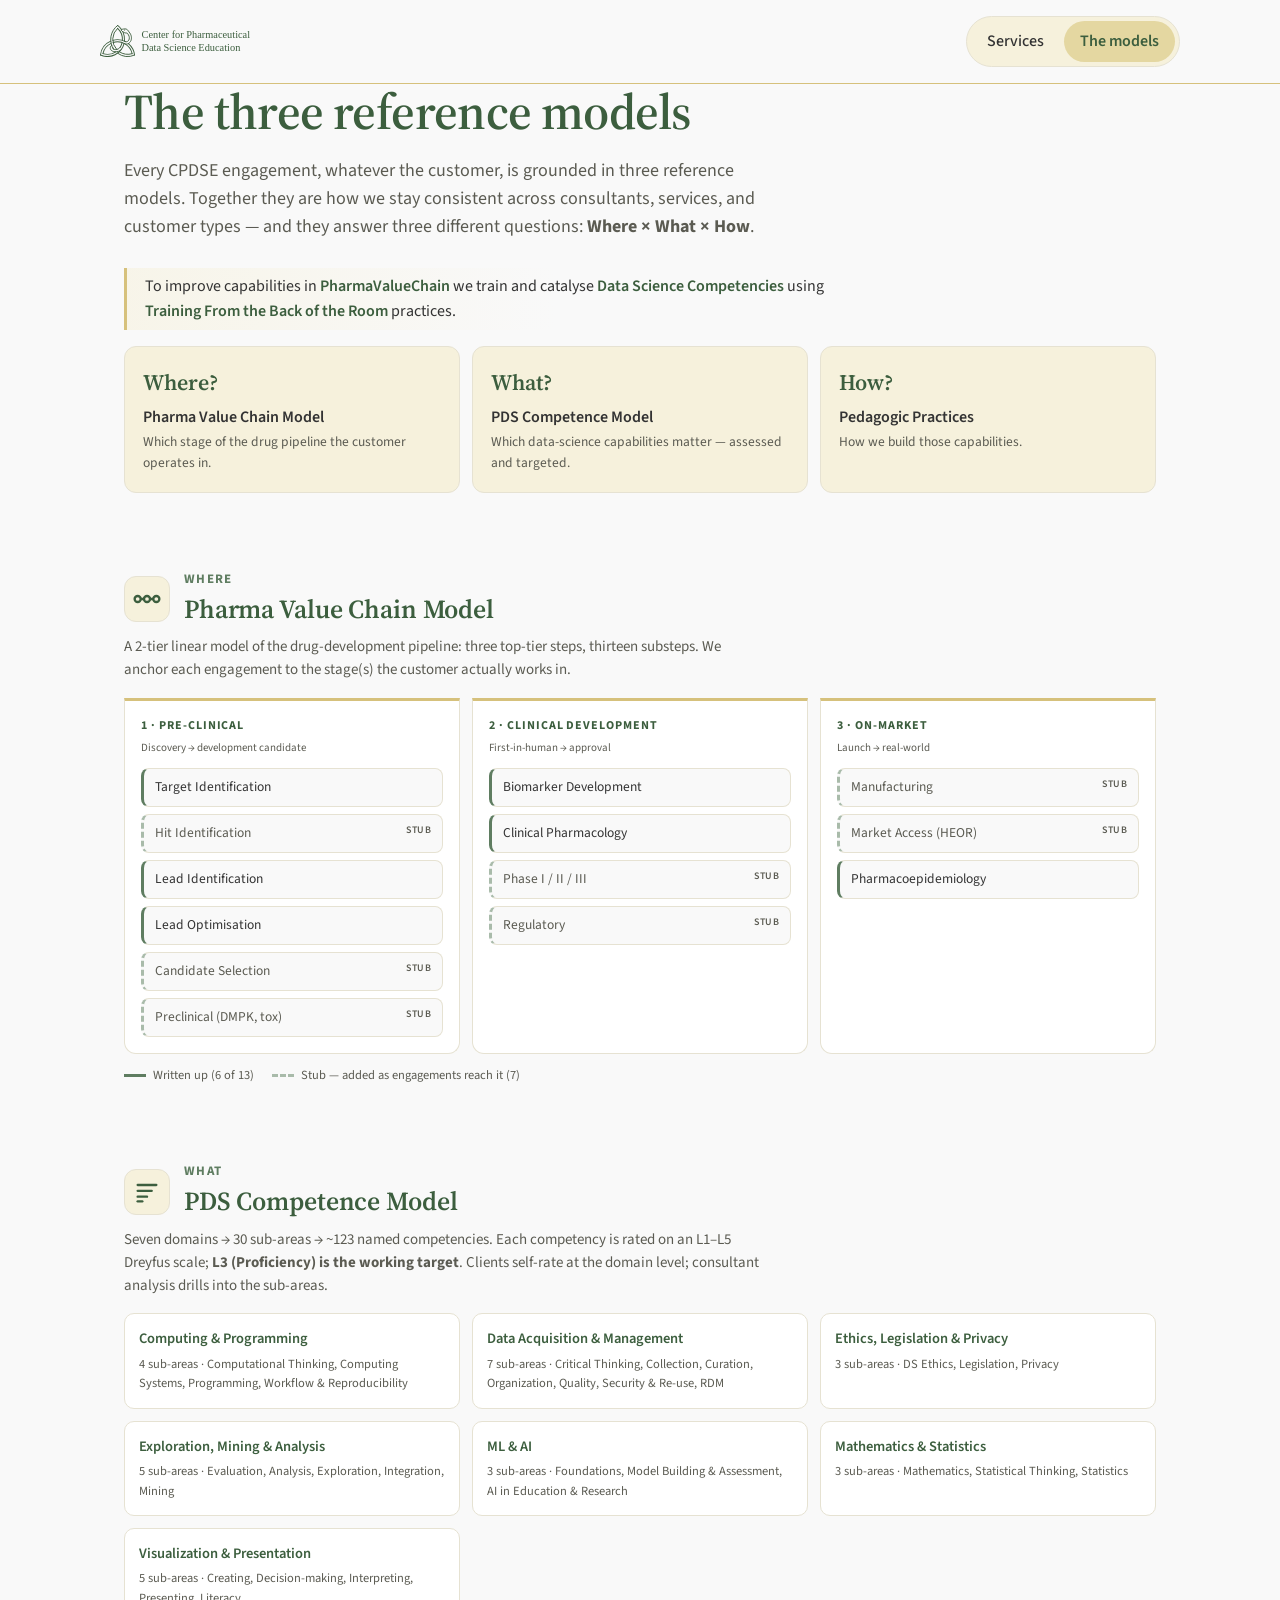
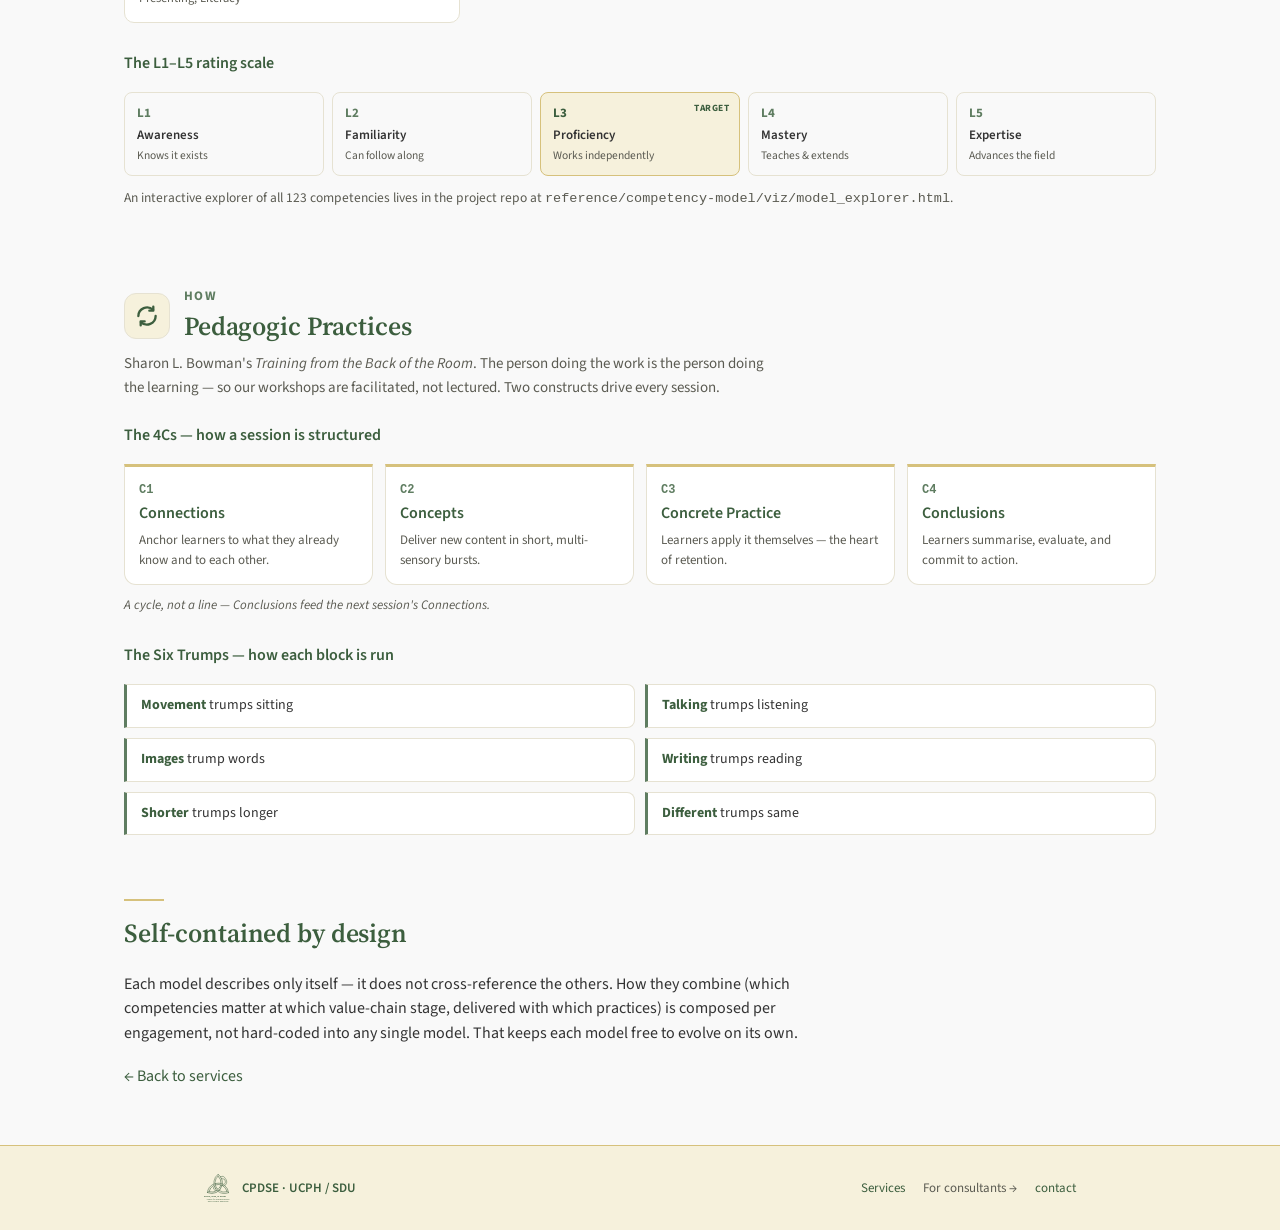
==== site/models.html @ 8517ad1f "Redesign site into three audience-specific pages Split the single tabbed index.html into three pages" ====
<!doctype html>
<html lang="en">
<head>
<meta charset="utf-8" />
<meta name="viewport" content="width=device-width, initial-scale=1" />
<title>CPDSE — The three reference models</title>
<link rel="icon" href="assets/logo-square-forest.svg" type="image/svg+xml" />
<link rel="preconnect" href="https://fonts.googleapis.com" />
<link rel="preconnect" href="https://fonts.gstatic.com" crossorigin />
<link rel="stylesheet" href="https://fonts.googleapis.com/css2?family=Source+Sans+3:wght@400;500;600;700&family=Source+Serif+4:opsz,wght@8..60,500;8..60,600&display=swap" />
<link rel="stylesheet" href="styles.css" />
</head>
<body>

<header>
  <div class="wrap-wide header-row">
    <a class="brand-mark" href="index.html" aria-label="CPDSE — Center for Pharmaceutical Data Science Education">
      <img src="assets/logo-wide-forest.svg" alt="" onerror="this.style.display='none'; this.nextElementSibling.style.display='inline-block';" />
      <span class="brand-fallback" style="display:none">CPDSE</span>
    </a>
    <nav class="nav" aria-label="Primary">
      <a href="index.html">Services</a>
      <a href="models.html" aria-current="page">The models</a>
    </nav>
  </div>
</header>

<main class="wrap-wide">

  <h1>The three reference models</h1>
  <p class="lede">Every CPDSE engagement, whatever the customer, is grounded in three reference models. Together they are how we stay consistent across consultants, services, and customer types — and they answer three different questions: <strong>Where × What × How</strong>.</p>

  <p class="method-line">
    To improve capabilities in <span class="ref">PharmaValueChain</span> we train and catalyse <span class="ref">Data Science Competencies</span> using <span class="ref">Training From the Back of the Room</span> practices.
  </p>

  <div class="rel">
    <div class="relcard">
      <div class="relq">Where?</div>
      <div class="relmodel">Pharma Value Chain Model</div>
      <div class="relm">Which stage of the drug pipeline the customer operates in.</div>
    </div>
    <div class="relcard">
      <div class="relq">What?</div>
      <div class="relmodel">PDS Competence Model</div>
      <div class="relm">Which data-science capabilities matter — assessed and targeted.</div>
    </div>
    <div class="relcard">
      <div class="relq">How?</div>
      <div class="relmodel">Pedagogic Practices</div>
      <div class="relm">How we build those capabilities.</div>
    </div>
  </div>

  <!-- MODEL 1 -->
  <section class="model-section">
    <div class="model-head">
      <span class="model-icon" aria-hidden="true">
        <svg viewBox="0 0 24 24" fill="none" stroke="currentColor" stroke-width="2" stroke-linecap="round" stroke-linejoin="round"><title>Pharma value chain</title><circle cx="4" cy="12" r="2.6"/><circle cx="12" cy="12" r="2.6"/><circle cx="20" cy="12" r="2.6"/><line x1="7" y1="12" x2="9.4" y2="12"/><line x1="14.6" y1="12" x2="17" y2="12"/></svg>
      </span>
      <div>
        <div class="model-q">Where</div>
        <h2>Pharma Value Chain Model</h2>
      </div>
    </div>
    <p class="lede" style="font-size:15px">A 2-tier linear model of the drug-development pipeline: three top-tier steps, thirteen substeps. We anchor each engagement to the stage(s) the customer actually works in.</p>

    <div class="vchain">
      <div class="vstep">
        <div class="vstep-name">1 · Pre-clinical</div>
        <div class="vstep-tier">Discovery → development candidate</div>
        <span class="vsub">Target Identification</span>
        <span class="vsub stub">Hit Identification <span class="tag">stub</span></span>
        <span class="vsub">Lead Identification</span>
        <span class="vsub">Lead Optimisation</span>
        <span class="vsub stub">Candidate Selection <span class="tag">stub</span></span>
        <span class="vsub stub">Preclinical (DMPK, tox) <span class="tag">stub</span></span>
      </div>
      <div class="vstep">
        <div class="vstep-name">2 · Clinical development</div>
        <div class="vstep-tier">First-in-human → approval</div>
        <span class="vsub">Biomarker Development</span>
        <span class="vsub">Clinical Pharmacology</span>
        <span class="vsub stub">Phase I / II / III <span class="tag">stub</span></span>
        <span class="vsub stub">Regulatory <span class="tag">stub</span></span>
      </div>
      <div class="vstep">
        <div class="vstep-name">3 · On-market</div>
        <div class="vstep-tier">Launch → real-world</div>
        <span class="vsub stub">Manufacturing <span class="tag">stub</span></span>
        <span class="vsub stub">Market Access (HEOR) <span class="tag">stub</span></span>
        <span class="vsub">Pharmacoepidemiology</span>
      </div>
    </div>
    <div class="legend">
      <span><i class="l-written"></i> Written up (6 of 13)</span>
      <span><i class="l-stub"></i> Stub — added as engagements reach it (7)</span>
    </div>
  </section>

  <!-- MODEL 2 -->
  <section class="model-section">
    <div class="model-head">
      <span class="model-icon" aria-hidden="true">
        <svg viewBox="0 0 24 24" fill="none" stroke="currentColor" stroke-width="2" stroke-linecap="round" stroke-linejoin="round"><title>Competence model</title><line x1="4" y1="6" x2="20" y2="6"/><line x1="4" y1="11" x2="16" y2="11"/><line x1="4" y1="16" x2="12" y2="16"/><line x1="4" y1="20" x2="8" y2="20"/></svg>
      </span>
      <div>
        <div class="model-q">What</div>
        <h2>PDS Competence Model</h2>
      </div>
    </div>
    <p class="lede" style="font-size:15px">Seven domains → 30 sub-areas → ~123 named competencies. Each competency is rated on an L1–L5 Dreyfus scale; <strong>L3 (Proficiency) is the working target</strong>. Clients self-rate at the domain level; consultant analysis drills into the sub-areas.</p>

    <div class="domains">
      <div class="domain"><div class="dname">Computing &amp; Programming</div><div class="dmeta">4 sub-areas · Computational Thinking, Computing Systems, Programming, Workflow &amp; Reproducibility</div></div>
      <div class="domain"><div class="dname">Data Acquisition &amp; Management</div><div class="dmeta">7 sub-areas · Critical Thinking, Collection, Curation, Organization, Quality, Security &amp; Re-use, RDM</div></div>
      <div class="domain"><div class="dname">Ethics, Legislation &amp; Privacy</div><div class="dmeta">3 sub-areas · DS Ethics, Legislation, Privacy</div></div>
      <div class="domain"><div class="dname">Exploration, Mining &amp; Analysis</div><div class="dmeta">5 sub-areas · Evaluation, Analysis, Exploration, Integration, Mining</div></div>
      <div class="domain"><div class="dname">ML &amp; AI</div><div class="dmeta">3 sub-areas · Foundations, Model Building &amp; Assessment, AI in Education &amp; Research</div></div>
      <div class="domain"><div class="dname">Mathematics &amp; Statistics</div><div class="dmeta">3 sub-areas · Mathematics, Statistical Thinking, Statistics</div></div>
      <div class="domain"><div class="dname">Visualization &amp; Presentation</div><div class="dmeta">5 sub-areas · Creating, Decision-making, Interpreting, Presenting, Literacy</div></div>
    </div>

    <h3 style="margin-top:28px; font-size:16px; color:var(--forest);">The L1–L5 rating scale</h3>
    <div class="ladder">
      <div class="rung"><div class="lv">L1</div><div class="rname">Awareness</div><div class="rdesc">Knows it exists</div></div>
      <div class="rung"><div class="lv">L2</div><div class="rname">Familiarity</div><div class="rdesc">Can follow along</div></div>
      <div class="rung target"><span class="tgt">target</span><div class="lv">L3</div><div class="rname">Proficiency</div><div class="rdesc">Works independently</div></div>
      <div class="rung"><div class="lv">L4</div><div class="rname">Mastery</div><div class="rdesc">Teaches &amp; extends</div></div>
      <div class="rung"><div class="lv">L5</div><div class="rname">Expertise</div><div class="rdesc">Advances the field</div></div>
    </div>
    <p style="font-size:13.5px; color:var(--muted); margin-top:12px;">An interactive explorer of all 123 competencies lives in the project repo at <code>reference/competency-model/viz/model_explorer.html</code>.</p>
  </section>

  <!-- MODEL 3 -->
  <section class="model-section">
    <div class="model-head">
      <span class="model-icon" aria-hidden="true">
        <svg viewBox="0 0 24 24" fill="none" stroke="currentColor" stroke-width="2" stroke-linecap="round" stroke-linejoin="round"><title>Pedagogic practices</title><path d="M4.6 12a7.4 7.4 0 0 1 12.6-5.2"/><path d="M17.4 4v3.4H14"/><path d="M19.4 12a7.4 7.4 0 0 1-12.6 5.2"/><path d="M6.6 20v-3.4H10"/></svg>
      </span>
      <div>
        <div class="model-q">How</div>
        <h2>Pedagogic Practices</h2>
      </div>
    </div>
    <p class="lede" style="font-size:15px">Sharon L. Bowman's <em>Training from the Back of the Room</em>. The person doing the work is the person doing the learning — so our workshops are facilitated, not lectured. Two constructs drive every session.</p>

    <h3 style="margin-top:24px; font-size:16px; color:var(--forest);">The 4Cs — how a session is structured</h3>
    <div class="fourcs">
      <div class="cnode"><div class="cnum">C1</div><div class="cname">Connections</div><p>Anchor learners to what they already know and to each other.</p></div>
      <div class="cnode"><div class="cnum">C2</div><div class="cname">Concepts</div><p>Deliver new content in short, multi-sensory bursts.</p></div>
      <div class="cnode"><div class="cnum">C3</div><div class="cname">Concrete Practice</div><p>Learners apply it themselves — the heart of retention.</p></div>
      <div class="cnode"><div class="cnum">C4</div><div class="cname">Conclusions</div><p>Learners summarise, evaluate, and commit to action.</p></div>
    </div>
    <p class="cycle-note">A cycle, not a line — Conclusions feed the next session's Connections.</p>

    <h3 style="margin-top:28px; font-size:16px; color:var(--forest);">The Six Trumps — how each block is run</h3>
    <div class="trumps">
      <div class="trump"><b>Movement</b> trumps sitting</div>
      <div class="trump"><b>Talking</b> trumps listening</div>
      <div class="trump"><b>Images</b> trump words</div>
      <div class="trump"><b>Writing</b> trumps reading</div>
      <div class="trump"><b>Shorter</b> trumps longer</div>
      <div class="trump"><b>Different</b> trumps same</div>
    </div>
  </section>

  <h2>Self-contained by design</h2>
  <p style="max-width:720px;">Each model describes only itself — it does not cross-reference the others. How they combine (which competencies matter at which value-chain stage, delivered with which practices) is composed per engagement, not hard-coded into any single model. That keeps each model free to evolve on its own.</p>
  <p style="margin-top:18px;"><a href="index.html">← Back to services</a></p>

</main>

<footer>
  <div class="wrap">
    <span class="footer-mark">
      <img src="assets/logo-square-forest.svg" alt="" onerror="this.style.display='none'" />
      CPDSE · UCPH / SDU
    </span>
    <span class="footer-links">
      <a href="index.html">Services</a>
      <a class="quiet" href="operate.html">For consultants →</a>
      <a href="mailto:morten.lindow@sund.ku.dk">contact</a>
    </span>
  </div>
</footer>

</body>
</html>
---- site/styles.css ----
/*
 * CPDSE corporate identity note:
 * Verdana is the canonical brand font for print/PDF deliverables. On screen
 * we use Source Sans 3 (body) and Source Serif 4 (display) — the closest
 * readable web equivalents. Do not "fix" this back to Verdana on screen.
 * Shared stylesheet for index.html (customer), models.html, operate.html.
 */
:root {
  /* CPDSE identity palette */
  --forest: #3C5E3E;     /* Primary Dark   — headlines, links, hero accent */
  --sage:   #5F7D61;     /* Primary Soft   — secondary, kicker text         */
  --mint:   #A9BBAA;     /* Primary Light  — subtle borders                 */
  --gold:   #D6C17C;     /* Accent Deep    — rules, pull-quote bars         */
  --sand:   #E4D7A1;     /* Accent Soft    — highlight chips, active pill   */
  --ivory:  #F6F1DC;     /* Accent Light   — section bands, callouts        */
  --ink:    #333333;     /* Charcoal       — body text                      */
  --paper:  #F9F9F9;     /* Soft White     — page background                */
  --card:   #FFFFFF;     /* white card surface                              */
  --line:   #E6E2D2;     /* warm line tuned to ivory                        */
  --muted:  #5b5b52;     /* warm muted (was cool grey)                      */

  /* Aliases — kept so the rest of the stylesheet keeps compiling. */
  --sage-dark: var(--forest);
  --sage-soft: var(--mint);
  --sage-tint: var(--ivory);
  --bg: var(--paper);

  --radius: 12px;
  --shadow: none;
}
* { box-sizing: border-box; }
html, body { margin: 0; padding: 0; }
html { scroll-behavior: smooth; }
body {
  font-family: "Source Sans 3", -apple-system, BlinkMacSystemFont, "Segoe UI", system-ui, sans-serif;
  color: var(--ink);
  background: var(--paper);
  line-height: 1.55;
  -webkit-font-smoothing: antialiased;
}
.display, h1, h2, .hero-quote {
  font-family: "Source Serif 4", Georgia, "Times New Roman", serif;
  font-feature-settings: "ss01";
}
a { color: var(--sage-dark); text-decoration: none; }
a:hover { text-decoration: underline; }

/* Visible focus for keyboard users (a11y) */
a:focus-visible, button:focus-visible, summary:focus-visible {
  outline: 2px solid var(--forest); outline-offset: 2px; border-radius: 4px;
}

.wrap { max-width: 920px; margin: 0 auto; padding: 0 24px; }
.wrap-wide { max-width: 1080px; margin: 0 auto; padding: 0 24px; }

header {
  border-bottom: 1px solid var(--gold);
  background: var(--paper);
  position: sticky; top: 0; z-index: 10;
  backdrop-filter: saturate(140%) blur(8px);
}
.header-row {
  display: flex; align-items: center; justify-content: space-between;
  padding: 16px 0;
  gap: 16px; flex-wrap: wrap;
}
.brand-mark {
  font-family: "Source Serif 4", Georgia, serif;
  font-weight: 600; letter-spacing: .04em; font-size: 19px; color: var(--forest);
  display: inline-flex; align-items: center; gap: 10px;
}
.brand-mark img { height: 32px; width: auto; display: block; }
.brand-mark .brand-fallback { /* shows when logo asset is missing */
  border: 1px solid var(--mint); border-radius: 4px;
  padding: 2px 8px; font-size: 13px; color: var(--forest);
}

/* Primary site nav (cross-page links) */
.nav { display: inline-flex; gap: 4px; background: var(--ivory); border-radius: 999px; padding: 4px; border: 1px solid var(--line); }
.nav a {
  padding: 8px 16px; border-radius: 999px;
  color: var(--ink); font-weight: 500; min-height: 40px; display: inline-flex; align-items: center;
  transition: background .18s ease, color .18s ease;
}
.nav a:hover { background: rgba(214,193,124,.25); text-decoration: none; }
.nav a[aria-current="page"] { background: var(--sand); color: var(--forest); font-weight: 600; }

main { padding: 56px 0 80px; }

.breadcrumb {
  font-size: 13px; color: var(--muted); margin-bottom: 14px;
  letter-spacing: .01em;
}

h1 {
  font-size: clamp(34px, 4.6vw, 50px);
  line-height: 1.1; letter-spacing: -.012em;
  margin: 0 0 18px; font-weight: 600; color: var(--forest);
}
h2 {
  font-size: 26px; font-weight: 600;
  margin: 64px 0 18px; letter-spacing: -.005em;
  color: var(--forest);
  position: relative; padding-top: 14px;
}
h2::before {
  content: ""; position: absolute; top: 0; left: 0;
  width: 40px; height: 2px; background: var(--gold);
}
h3 {
  font-size: 16px; font-weight: 600; margin: 0 0 6px; color: var(--ink);
}
p { margin: 0 0 12px; color: var(--ink); }
.lede { font-size: 18px; color: var(--muted); max-width: 640px; }

.hero-quote {
  font-size: clamp(32px, 4.6vw, 48px);
  line-height: 1.15; letter-spacing: -.012em;
  font-weight: 500; color: var(--ink);
  max-width: 780px; margin: 12px 0 20px;
}
.hero-quote .accent { color: var(--forest); font-style: italic; }

.method-line {
  font-size: 16px; color: var(--ink); max-width: 720px;
  border-left: 3px solid var(--gold); padding: 6px 0 6px 18px;
  margin: 28px 0 8px;
  background: linear-gradient(to right, rgba(246,241,220,.55), transparent 60%);
}
.method-line .ref { color: var(--forest); font-weight: 600; font-style: normal; }

.cta {
  display: inline-block; margin-top: 22px;
  background: var(--forest); color: var(--ivory);
  padding: 12px 24px; border-radius: 999px;
  font-weight: 600; letter-spacing: .01em;
  border: 1px solid var(--forest);
  transition: all .18s;
}
.cta:hover { background: var(--sand); color: var(--forest); text-decoration: none; }

.grid-3 { display: grid; grid-template-columns: repeat(3, 1fr); gap: 16px; }
.grid-2 { display: grid; grid-template-columns: repeat(2, 1fr); gap: 16px; }
@media (max-width: 720px) {
  .grid-3, .grid-2 { grid-template-columns: 1fr; }
}

.card {
  background: var(--card); border: 1px solid var(--line);
  border-radius: var(--radius); padding: 22px 22px 20px;
  position: relative;
  transition: background .18s;
}
.card::before {
  content: ""; position: absolute; top: 0; left: 22px; right: 22px;
  height: 2px; background: var(--gold);
}
.card:hover { background: var(--ivory); }
.card .kicker {
  font-size: 11px; font-weight: 700; letter-spacing: .12em; text-transform: uppercase;
  color: var(--forest); margin: 4px 0 8px;
}
.card p { color: var(--muted); font-size: 14.5px; margin: 0; }
.card .pending { display: inline-block; font-size: 11px; color: var(--ink); margin-top: 8px; padding: 2px 10px; background: var(--sand); border-radius: 999px; font-weight: 500; }

/* status chips (offerings) */
.chip { display: inline-block; font-size: 11px; padding: 2px 10px; border-radius: 999px; font-weight: 600; letter-spacing: .02em; }
.chip.ready { background: var(--forest); color: var(--ivory); }
.chip.design { background: var(--sand); color: var(--ink); }

/* Customer journeys / offerings table */
.journeys {
  width: 100%; border-collapse: collapse; margin-top: 12px;
  background: var(--card); border: 1px solid var(--line);
  border-radius: var(--radius); overflow: hidden;
}
.journeys th, .journeys td {
  text-align: left; padding: 13px 16px; font-size: 14px;
  border-bottom: 1px solid var(--line);
}
.journeys th { background: var(--forest); color: var(--ivory); font-weight: 600; font-size: 12px; letter-spacing: .08em; text-transform: uppercase; }
.journeys tr:last-child td { border-bottom: 0; }
.journeys tr:nth-child(even) td { background: rgba(246,241,220,.35); }
.journeys .svc { color: var(--forest); font-weight: 700; white-space: nowrap; }
.journeys .stub { color: var(--ink); font-size: 11px; padding: 2px 10px; background: var(--sand); border-radius: 999px; margin-left: 6px; font-weight: 500; }
.journeys .ready { color: var(--forest); font-weight: 500; }
@media (max-width: 720px) {
  .journeys, .journeys thead, .journeys tbody, .journeys tr, .journeys th, .journeys td { display: block; }
  .journeys thead { display: none; }
  .journeys tr { padding: 12px 0; border-bottom: 1px solid var(--line); }
  .journeys td { border-bottom: 0; padding: 4px 16px; }
}

/* ===== Model visualizations (models.html) ===== */
.model-section { margin-top: 28px; padding-top: 8px; }
.model-head { display: flex; align-items: center; gap: 14px; margin: 40px 0 6px; }
.model-head h2 { margin: 0; padding-top: 0; }
.model-head h2::before { display: none; }
.model-icon {
  width: 46px; height: 46px; flex: none; color: var(--forest);
  border: 1px solid var(--line); border-radius: 12px; background: var(--ivory);
  display: inline-flex; align-items: center; justify-content: center;
}
.model-icon svg { width: 28px; height: 28px; display: block; }
.model-q { font-size: 13px; color: var(--sage); font-weight: 700; letter-spacing: .1em; text-transform: uppercase; }

/* legend (color-not-only) */
.legend { display: flex; gap: 18px; flex-wrap: wrap; font-size: 12.5px; color: var(--muted); margin: 12px 0 0; }
.legend span { display: inline-flex; align-items: center; gap: 7px; }
.legend i { width: 22px; height: 0; border-top-width: 3px; border-top-style: solid; display: inline-block; }
.legend i.l-written { border-color: var(--sage); }
.legend i.l-stub { border-color: var(--mint); border-top-style: dashed; }

/* Pharma value chain — 3 steps -> substep chips */
.vchain { display: grid; grid-template-columns: repeat(3, 1fr); gap: 12px; margin-top: 16px; }
@media (max-width: 760px) { .vchain { grid-template-columns: 1fr; } }
.vstep {
  border: 1px solid var(--line); border-top: 3px solid var(--gold);
  border-radius: 0 0 12px 12px; background: var(--card); padding: 16px;
}
.vstep .vstep-name { font-size: 12px; font-weight: 700; letter-spacing: .08em; text-transform: uppercase; color: var(--forest); margin-bottom: 4px; }
.vstep .vstep-tier { font-size: 11px; color: var(--muted); margin-bottom: 12px; }
.vsub {
  display: block; font-size: 13.5px; padding: 8px 11px; border: 1px solid var(--line);
  border-left: 3px solid var(--sage); border-radius: 8px; margin-bottom: 7px; background: var(--paper); color: var(--ink);
}
.vsub:last-child { margin-bottom: 0; }
.vsub.stub { border-left: 3px dashed var(--mint); color: var(--muted); }
.vsub .tag { float: right; font-size: 10px; letter-spacing: .04em; text-transform: uppercase; color: var(--muted); font-weight: 600; }

/* Competence model — domain cards + L1–L5 ladder */
.domains { display: grid; grid-template-columns: repeat(3, 1fr); gap: 12px; margin-top: 16px; }
@media (max-width: 760px) { .domains { grid-template-columns: 1fr 1fr; } }
@media (max-width: 480px) { .domains { grid-template-columns: 1fr; } }
.domain { border: 1px solid var(--line); border-radius: 10px; padding: 14px; background: var(--card); }
.domain .dname { font-weight: 600; color: var(--forest); font-size: 14.5px; margin-bottom: 4px; }
.domain .dmeta { font-size: 12.5px; color: var(--muted); }
.ladder { display: grid; grid-template-columns: repeat(5, 1fr); gap: 8px; margin-top: 16px; }
@media (max-width: 640px) { .ladder { grid-template-columns: 1fr 1fr; } }
.rung { border: 1px solid var(--line); border-radius: 8px; padding: 10px 12px; background: var(--paper); position: relative; }
.rung .lv { font-weight: 700; color: var(--sage); font-size: 13px; }
.rung .rname { font-weight: 600; font-size: 13px; margin: 2px 0; color: var(--ink); }
.rung .rdesc { font-size: 11.5px; color: var(--muted); }
.rung.target { border-color: var(--gold); background: var(--ivory); }
.rung.target .lv { color: var(--forest); }
.rung .tgt { position: absolute; top: 8px; right: 10px; font-size: 9.5px; font-weight: 700; text-transform: uppercase; letter-spacing: .05em; color: var(--forest); }

/* Pedagogic — 4Cs cycle + Six Trumps */
.fourcs { display: grid; grid-template-columns: repeat(4, 1fr); gap: 12px; margin-top: 16px; }
@media (max-width: 760px) { .fourcs { grid-template-columns: 1fr 1fr; } }
.cnode {
  border: 1px solid var(--line); border-top: 3px solid var(--gold);
  border-radius: 0 0 12px 12px; background: var(--card); padding: 14px; position: relative;
}
.cnode .cnum { font-family: ui-monospace, SFMono-Regular, Menlo, monospace; color: var(--sage); font-weight: 700; font-size: 12px; }
.cnode .cname { font-weight: 600; color: var(--forest); margin: 2px 0 4px; }
.cnode p { font-size: 13px; color: var(--muted); margin: 0; }
.cycle-note { font-size: 13px; color: var(--muted); margin-top: 10px; font-style: italic; }
.trumps { display: grid; grid-template-columns: repeat(2, 1fr); gap: 10px; margin-top: 16px; }
@media (max-width: 640px) { .trumps { grid-template-columns: 1fr; } }
.trump { border: 1px solid var(--line); border-left: 3px solid var(--sage); border-radius: 0 8px 8px 0; padding: 10px 14px; background: var(--card); font-size: 14px; color: var(--ink); }
.trump b { color: var(--forest); }

/* Where × What × How relationship strip */
.rel { display: grid; grid-template-columns: repeat(3, 1fr); gap: 12px; margin-top: 16px; }
@media (max-width: 760px) { .rel { grid-template-columns: 1fr; } }
.relcard { border: 1px solid var(--line); border-radius: 12px; padding: 18px; background: var(--ivory); }
.relcard .relq { font-family: "Source Serif 4", Georgia, serif; font-size: 22px; color: var(--forest); font-weight: 600; }
.relcard .relmodel { font-weight: 600; color: var(--ink); margin-top: 6px; }
.relcard .relm { font-size: 13.5px; color: var(--muted); margin-top: 2px; }

/* ===== Kanban (operate.html) ===== */
.kanban { display: grid; grid-template-columns: repeat(5, 1fr); gap: 10px; margin-top: 16px; }
@media (max-width: 760px) { .kanban { grid-template-columns: 1fr; } }
.kcol { border: 1px solid var(--line); border-radius: 10px; background: var(--paper); overflow: hidden; }
.kcol .khead { background: var(--forest); color: var(--ivory); font-size: 11.5px; font-weight: 700; letter-spacing: .06em; text-transform: uppercase; padding: 10px 12px; }
.kcol .kbody { padding: 10px; }
.kcard { background: var(--card); border: 1px solid var(--line); border-radius: 8px; padding: 10px 11px; font-size: 13px; margin-bottom: 8px; }
.kcard:last-child { margin-bottom: 0; }
.kcard .keng { font-weight: 600; color: var(--forest); }
.kcard .kmeta { color: var(--muted); font-size: 12px; margin-top: 2px; }
.kcaption { font-size: 13px; color: var(--muted); margin-top: 10px; font-style: italic; }

/* ===== Existing operate-page component styles ===== */
.cost-list { list-style: none; padding: 0; margin: 0; border: 1px solid var(--line); border-radius: var(--radius); overflow: hidden; background: var(--card); }
.cost-list li {
  display: flex; justify-content: space-between; align-items: center;
  padding: 14px 18px; border-bottom: 1px solid var(--line);
  font-size: 15px;
}
.cost-list li:last-child { border-bottom: 0; background: var(--ivory); font-weight: 600; color: var(--forest); }
.cost-list .time { font-variant-numeric: tabular-nums; color: var(--forest); font-weight: 600; }

details {
  border-bottom: 1px solid var(--line); padding: 14px 0;
}
details summary {
  cursor: pointer; font-weight: 500; list-style: none;
  display: flex; justify-content: space-between; align-items: center;
  color: var(--forest);
}
details summary::-webkit-details-marker { display: none; }
details summary::after { content: "+"; color: var(--gold); font-size: 22px; line-height: 1; }
details[open] summary::after { content: "–"; }
details p { margin-top: 8px; color: var(--muted); }

.pipeline {
  background: var(--ivory); border: 1px solid var(--line); border-left: 3px solid var(--gold);
  border-radius: 0 var(--radius) var(--radius) 0;
  padding: 22px; font-family: ui-monospace, SFMono-Regular, Menlo, monospace;
  font-size: 13.5px; color: var(--ink); overflow-x: auto;
}
.pipeline .arrow { color: var(--gold); font-weight: 700; }
.pipeline .total { color: var(--forest); font-weight: 600; margin-top: 10px; display: block; }

.principles { padding-left: 20px; margin: 0; }
.principles li { margin-bottom: 10px; color: var(--muted); }
.principles li strong { color: var(--ink); font-weight: 600; }
.principles em { color: var(--forest); font-style: italic; }

.timing-strip {
  display: grid; grid-template-columns: repeat(6, 1fr); gap: 2px;
  margin: 16px 0 8px; border-radius: 8px; overflow: hidden;
  border: 1px solid var(--line);
}
.timing-strip div {
  background: var(--ivory); padding: 12px 8px;
  font-size: 12px; text-align: center; color: var(--forest);
}
.timing-strip div:nth-child(odd) { background: var(--paper); }
.timing-strip .label { font-weight: 700; display: block; letter-spacing: .04em; }
.timing-strip .time-range { color: var(--muted); font-size: 11px; font-variant-numeric: tabular-nums; }
@media (max-width: 640px) { .timing-strip { grid-template-columns: 1fr 1fr 1fr; } }

.scripted {
  background: var(--ivory); border-left: 3px solid var(--gold);
  padding: 14px 20px; border-radius: 0 8px 8px 0; margin: 10px 0;
  font-style: italic; color: var(--ink);
  font-family: "Source Serif 4", Georgia, serif; font-size: 16px;
}

.step-block {
  background: var(--card); border: 1px solid var(--line);
  border-radius: var(--radius); padding: 24px 26px; margin-bottom: 16px;
  position: relative;
}
.step-block::before {
  content: ""; position: absolute; top: 0; left: 0; width: 60px; height: 2px;
  background: var(--gold);
}
.step-block .step-head {
  display: flex; align-items: baseline; gap: 14px;
  border-bottom: 1px solid var(--line); padding-bottom: 14px; margin-bottom: 16px;
}
.step-block .step-head .num {
  font-family: ui-monospace, SFMono-Regular, Menlo, monospace;
  color: var(--forest); font-weight: 700; font-size: 13px; letter-spacing: .06em;
}
.step-block .step-head h3 { margin: 0; font-size: 19px; color: var(--forest); }
.step-block .step-head .tag {
  margin-left: auto;
  font-size: 11px; font-weight: 600; letter-spacing: .08em; text-transform: uppercase;
  color: var(--forest); background: var(--ivory);
  padding: 4px 12px; border-radius: 999px;
  border: 1px solid var(--sand);
}
.step-block .row { display: grid; grid-template-columns: 110px 1fr; gap: 12px 18px; margin: 10px 0; font-size: 14.5px; }
.step-block .row > .k { color: var(--muted); font-weight: 500; }
.step-block .row > .v { color: var(--ink); }
.step-block code, .pipeline code, .inputs-list code {
  background: var(--ivory); color: var(--forest);
  padding: 1px 6px; border-radius: 4px; font-size: .92em;
  font-family: ui-monospace, SFMono-Regular, Menlo, monospace;
  border: 1px solid var(--line);
}
.run {
  background: #1a2a1a; color: #e6e2d2;
  border-radius: 8px; padding: 14px 16px; margin-top: 12px;
  font-family: ui-monospace, SFMono-Regular, Menlo, monospace;
  font-size: 13px; line-height: 1.6; overflow-x: auto;
  border: 1px solid #0f1a0f;
}
.run .prompt { color: var(--gold); user-select: none; }
.run .comment { color: var(--mint); }
.step-block .checkpoint {
  margin-top: 14px; padding: 12px 16px;
  background: var(--sand); border-left: 3px solid var(--forest);
  border-radius: 0 8px 8px 0; font-size: 13.5px; color: var(--ink);
}
.step-block .checkpoint strong { color: var(--forest); }

.inputs-grid { display: grid; grid-template-columns: 1fr 1fr; gap: 12px; margin: 12px 0; }
@media (max-width: 720px) { .inputs-grid { grid-template-columns: 1fr; } }
.inputs-grid .inputs-card {
  border: 1px solid var(--line); border-top: 2px solid var(--gold);
  border-radius: 0 0 10px 10px; padding: 14px 16px;
  background: var(--card);
}
.inputs-grid .inputs-card .lab {
  font-size: 11px; font-weight: 700; letter-spacing: .12em; text-transform: uppercase;
  color: var(--forest); display: block; margin-bottom: 6px;
}
.inputs-grid .inputs-card ul { margin: 0; padding-left: 18px; font-size: 13.5px; color: var(--muted); }

footer {
  border-top: 1px solid var(--gold);
  background: var(--ivory);
  color: var(--ink); font-size: 13px;
  padding: 28px 0; margin-top: 56px;
}
footer .wrap { display: flex; justify-content: space-between; align-items: center; flex-wrap: wrap; gap: 12px; }
footer .footer-mark { display: inline-flex; align-items: center; gap: 10px; color: var(--forest); font-weight: 600; }
footer .footer-mark img { height: 28px; width: auto; }
footer a { color: var(--forest); }
footer .footer-links { display: inline-flex; gap: 18px; align-items: center; }
footer .footer-links .quiet { color: var(--muted); }

.stub-note { font-size: 13px; color: var(--muted); font-style: italic; }

@media (prefers-reduced-motion: reduce) {
  * { transition: none !important; animation: none !important; scroll-behavior: auto !important; }
}
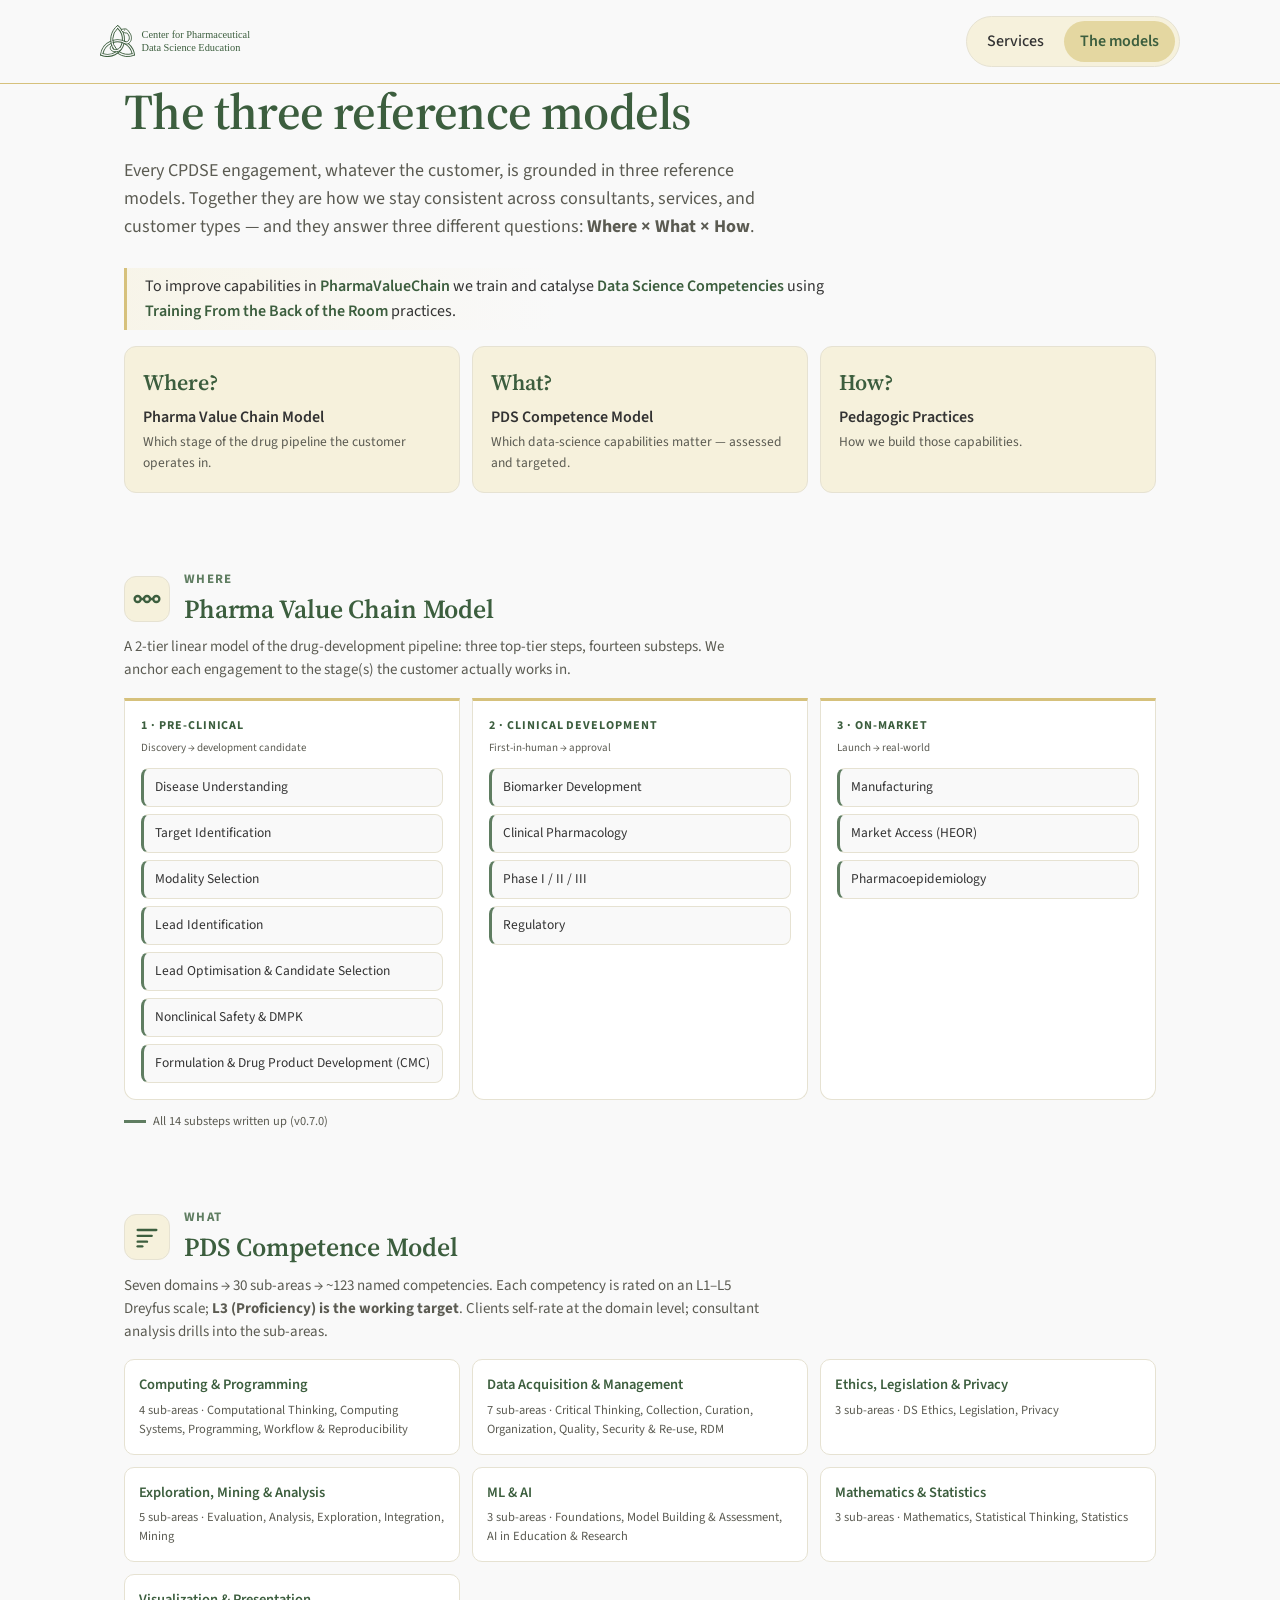
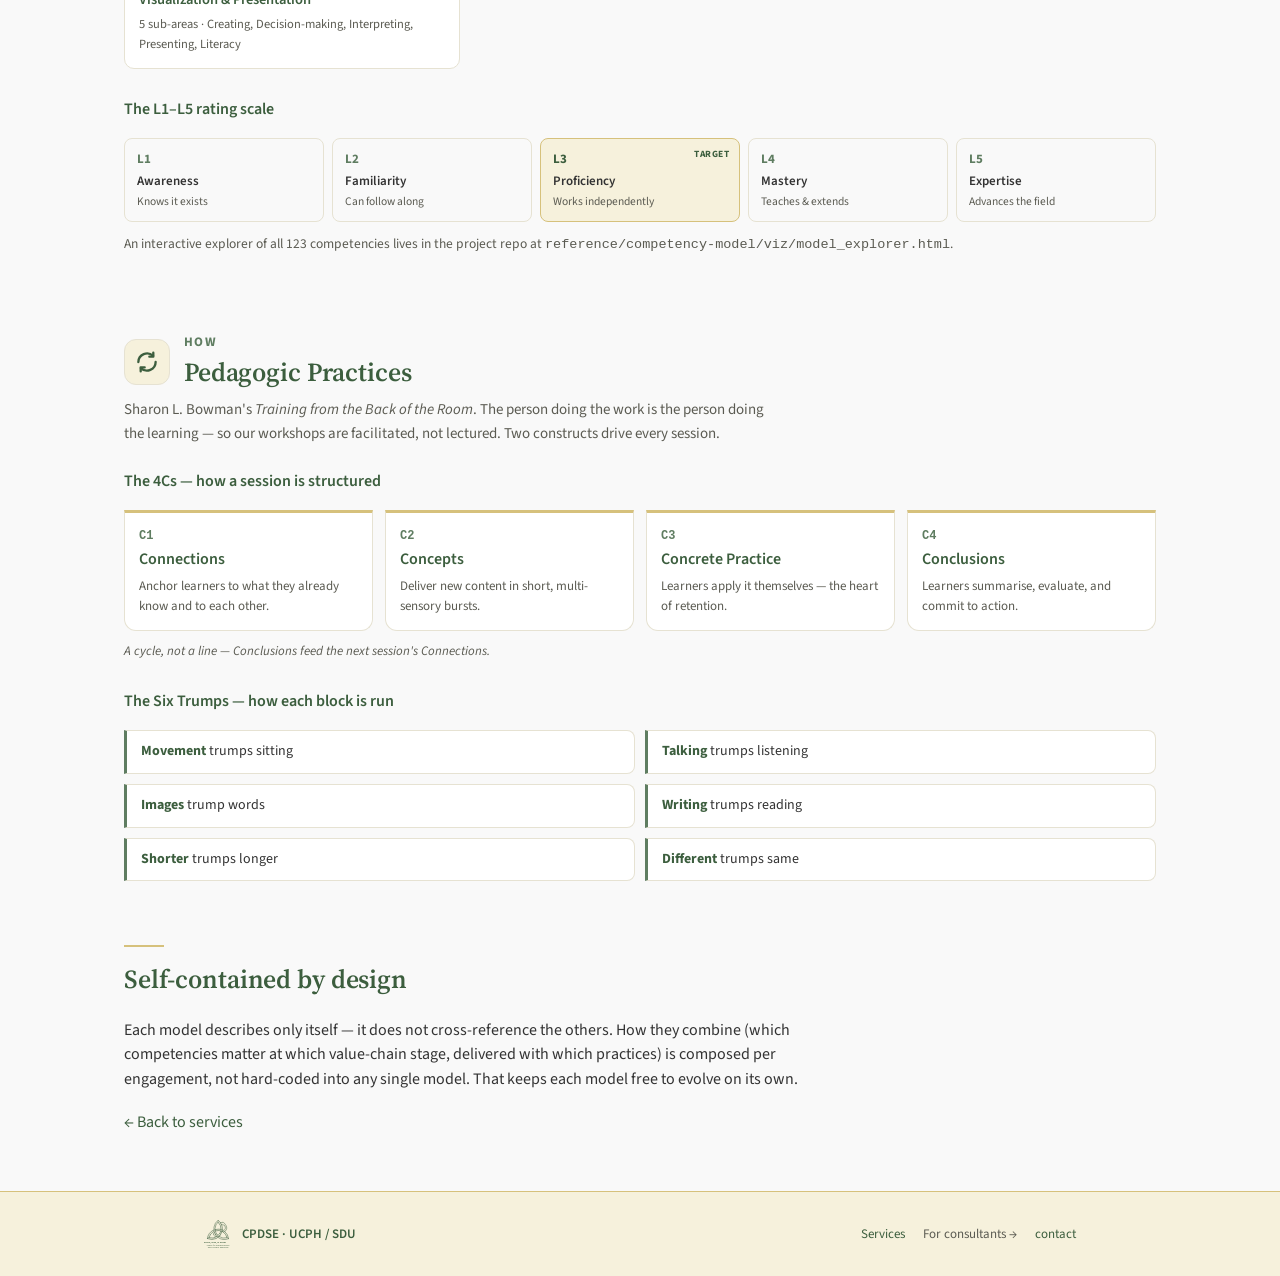
==== commit 64930e66: "updates to PVC, consistency and completenes" ====
--- a/site/models.html
+++ b/site/models.html
@@ -63,38 +63,38 @@
         <h2>Pharma Value Chain Model</h2>
       </div>
     </div>
-    <p class="lede" style="font-size:15px">A 2-tier linear model of the drug-development pipeline: three top-tier steps, thirteen substeps. We anchor each engagement to the stage(s) the customer actually works in.</p>
+    <p class="lede" style="font-size:15px">A 2-tier linear model of the drug-development pipeline: three top-tier steps, fourteen substeps. We anchor each engagement to the stage(s) the customer actually works in.</p>
 
     <div class="vchain">
       <div class="vstep">
         <div class="vstep-name">1 · Pre-clinical</div>
         <div class="vstep-tier">Discovery → development candidate</div>
+        <span class="vsub">Disease Understanding</span>
         <span class="vsub">Target Identification</span>
-        <span class="vsub stub">Hit Identification <span class="tag">stub</span></span>
+        <span class="vsub">Modality Selection</span>
         <span class="vsub">Lead Identification</span>
-        <span class="vsub">Lead Optimisation</span>
-        <span class="vsub stub">Candidate Selection <span class="tag">stub</span></span>
-        <span class="vsub stub">Preclinical (DMPK, tox) <span class="tag">stub</span></span>
+        <span class="vsub">Lead Optimisation &amp; Candidate Selection</span>
+        <span class="vsub">Nonclinical Safety &amp; DMPK</span>
+        <span class="vsub">Formulation &amp; Drug Product Development (CMC)</span>
       </div>
       <div class="vstep">
         <div class="vstep-name">2 · Clinical development</div>
         <div class="vstep-tier">First-in-human → approval</div>
         <span class="vsub">Biomarker Development</span>
         <span class="vsub">Clinical Pharmacology</span>
-        <span class="vsub stub">Phase I / II / III <span class="tag">stub</span></span>
-        <span class="vsub stub">Regulatory <span class="tag">stub</span></span>
+        <span class="vsub">Phase I / II / III</span>
+        <span class="vsub">Regulatory</span>
       </div>
       <div class="vstep">
         <div class="vstep-name">3 · On-market</div>
         <div class="vstep-tier">Launch → real-world</div>
-        <span class="vsub stub">Manufacturing <span class="tag">stub</span></span>
-        <span class="vsub stub">Market Access (HEOR) <span class="tag">stub</span></span>
+        <span class="vsub">Manufacturing</span>
+        <span class="vsub">Market Access (HEOR)</span>
         <span class="vsub">Pharmacoepidemiology</span>
       </div>
     </div>
     <div class="legend">
-      <span><i class="l-written"></i> Written up (6 of 13)</span>
-      <span><i class="l-stub"></i> Stub — added as engagements reach it (7)</span>
+      <span><i class="l-written"></i> All 14 substeps written up (v0.7.0)</span>
     </div>
   </section>
 
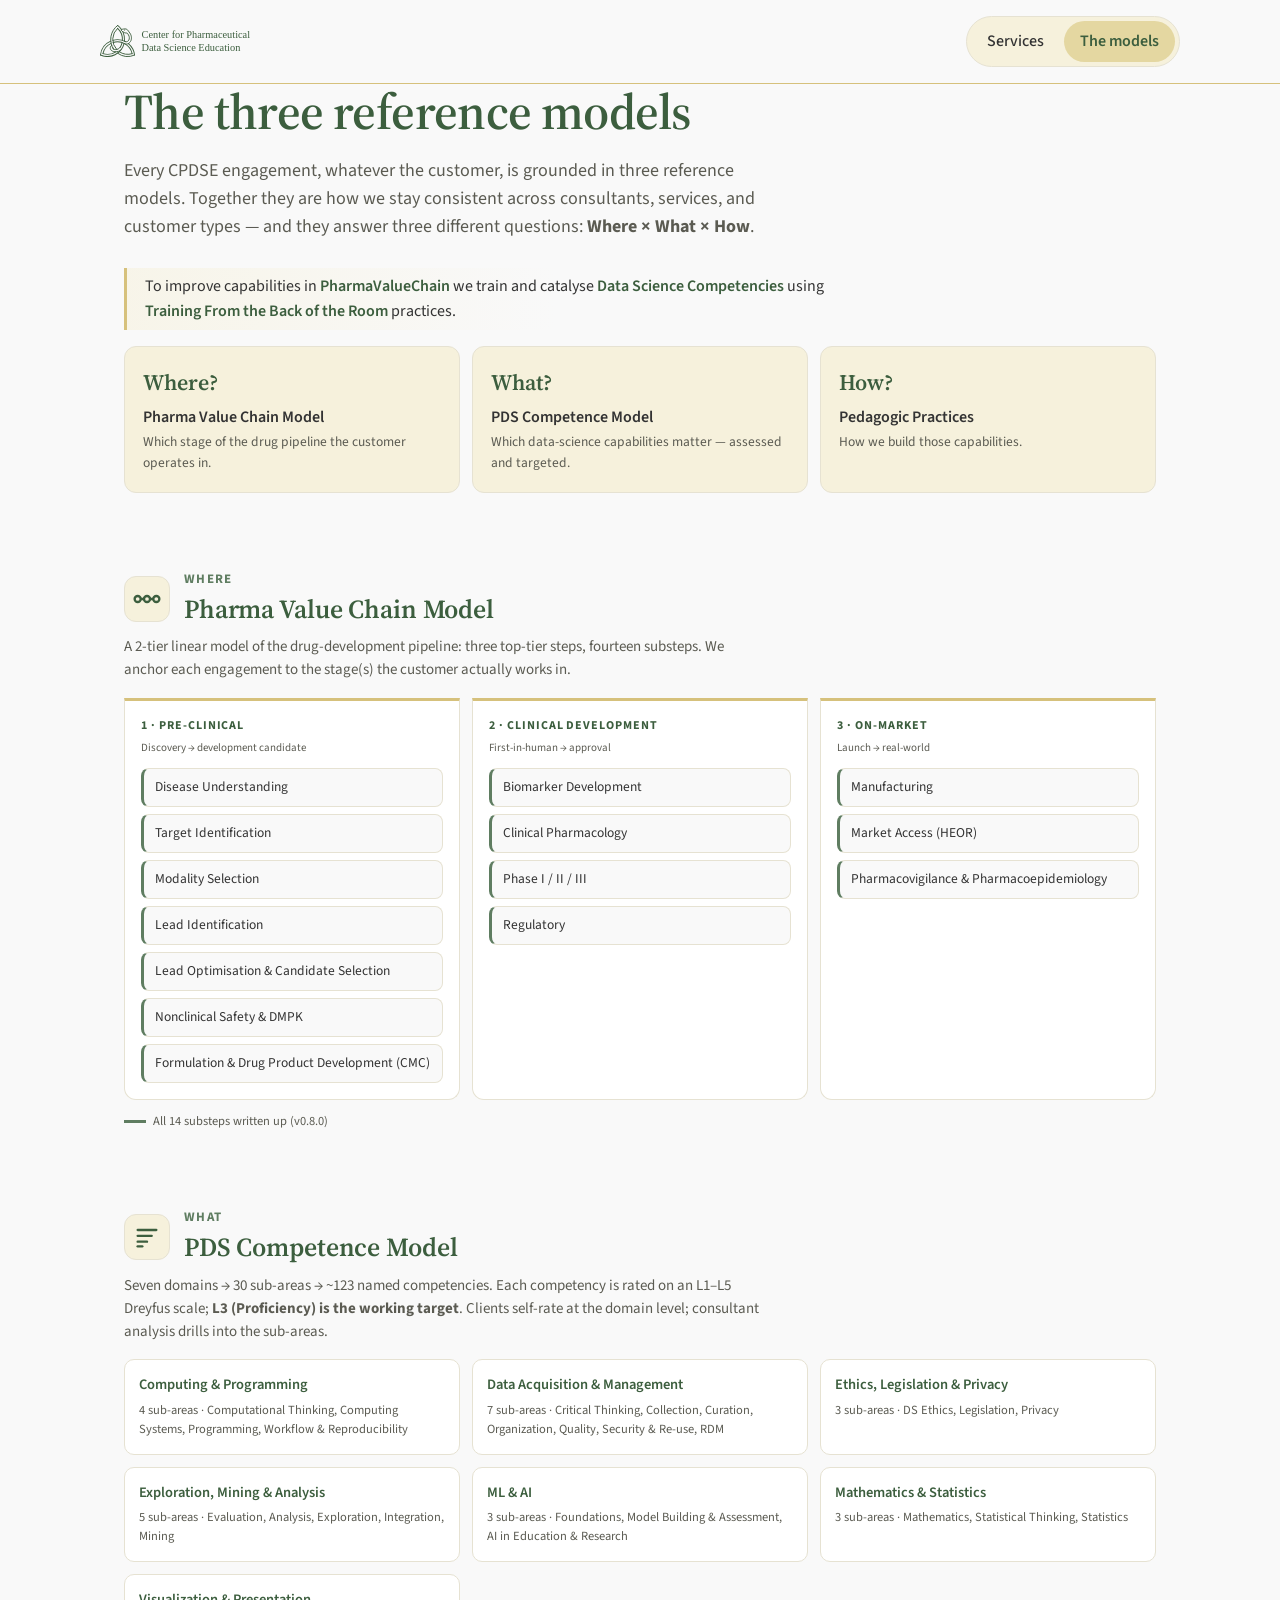
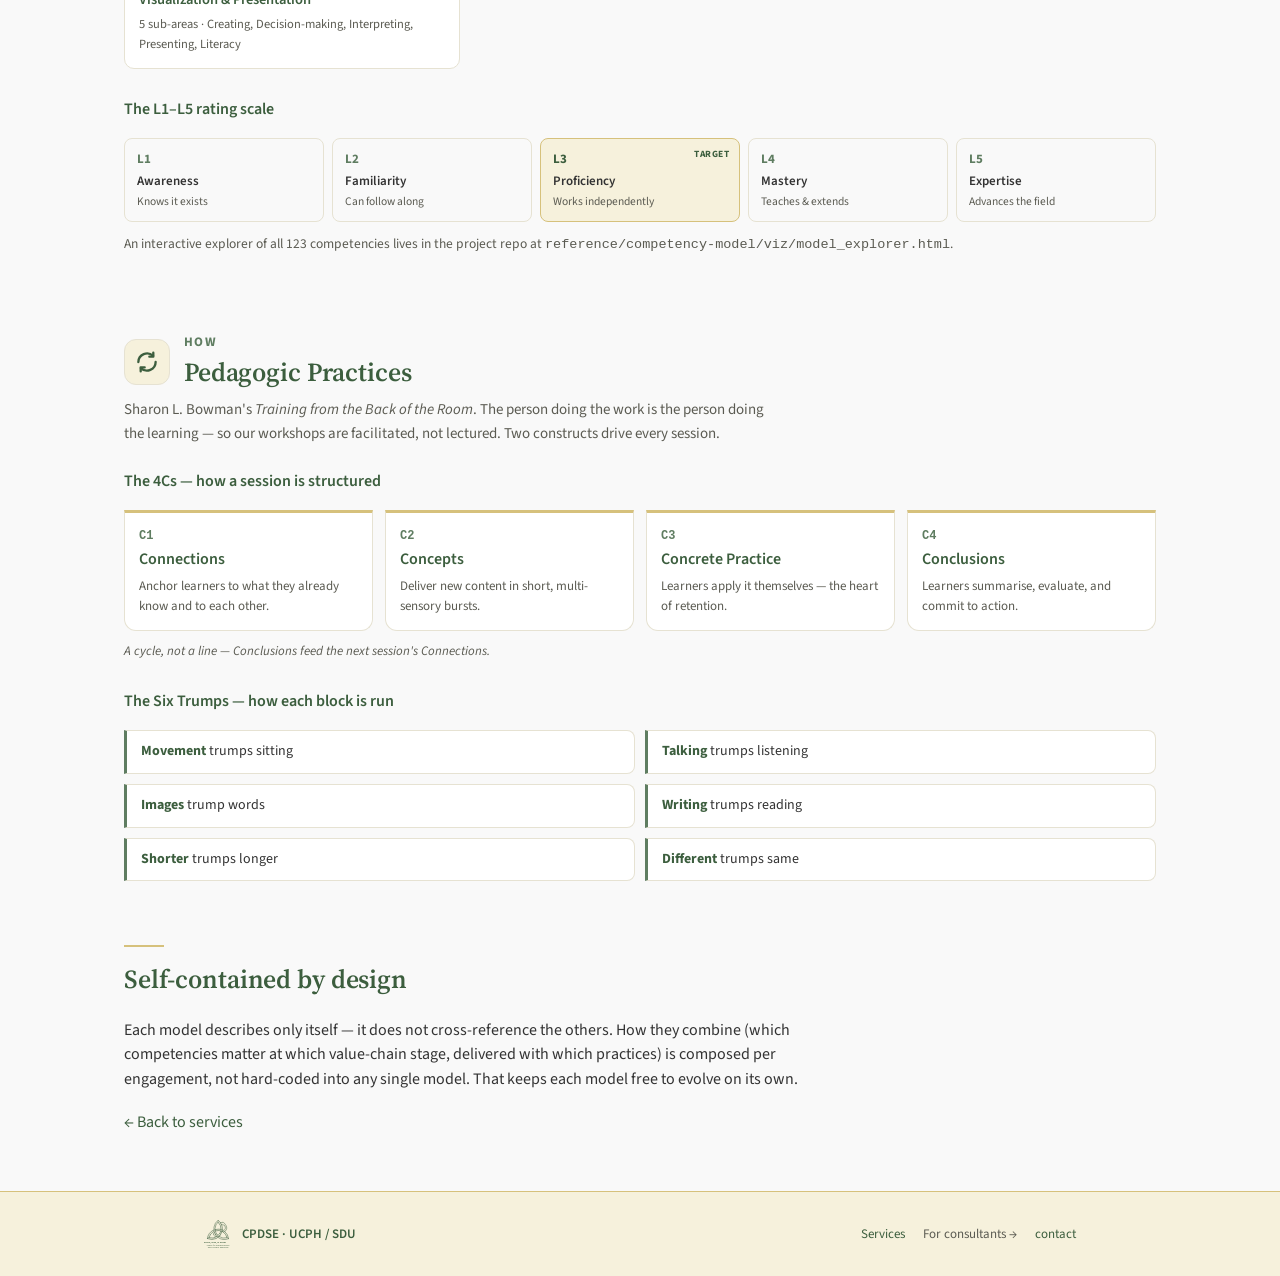
==== commit 2c1f3f07: "PVC model v0.5-v0.8 plus controlled vocab as system of record Pharma Value Chain Model evolution: - " ====
--- a/site/models.html
+++ b/site/models.html
@@ -90,11 +90,11 @@
         <div class="vstep-tier">Launch → real-world</div>
         <span class="vsub">Manufacturing</span>
         <span class="vsub">Market Access (HEOR)</span>
-        <span class="vsub">Pharmacoepidemiology</span>
+        <span class="vsub">Pharmacovigilance &amp; Pharmacoepidemiology</span>
       </div>
     </div>
     <div class="legend">
-      <span><i class="l-written"></i> All 14 substeps written up (v0.7.0)</span>
+      <span><i class="l-written"></i> All 14 substeps written up (v0.8.0)</span>
     </div>
   </section>
 
